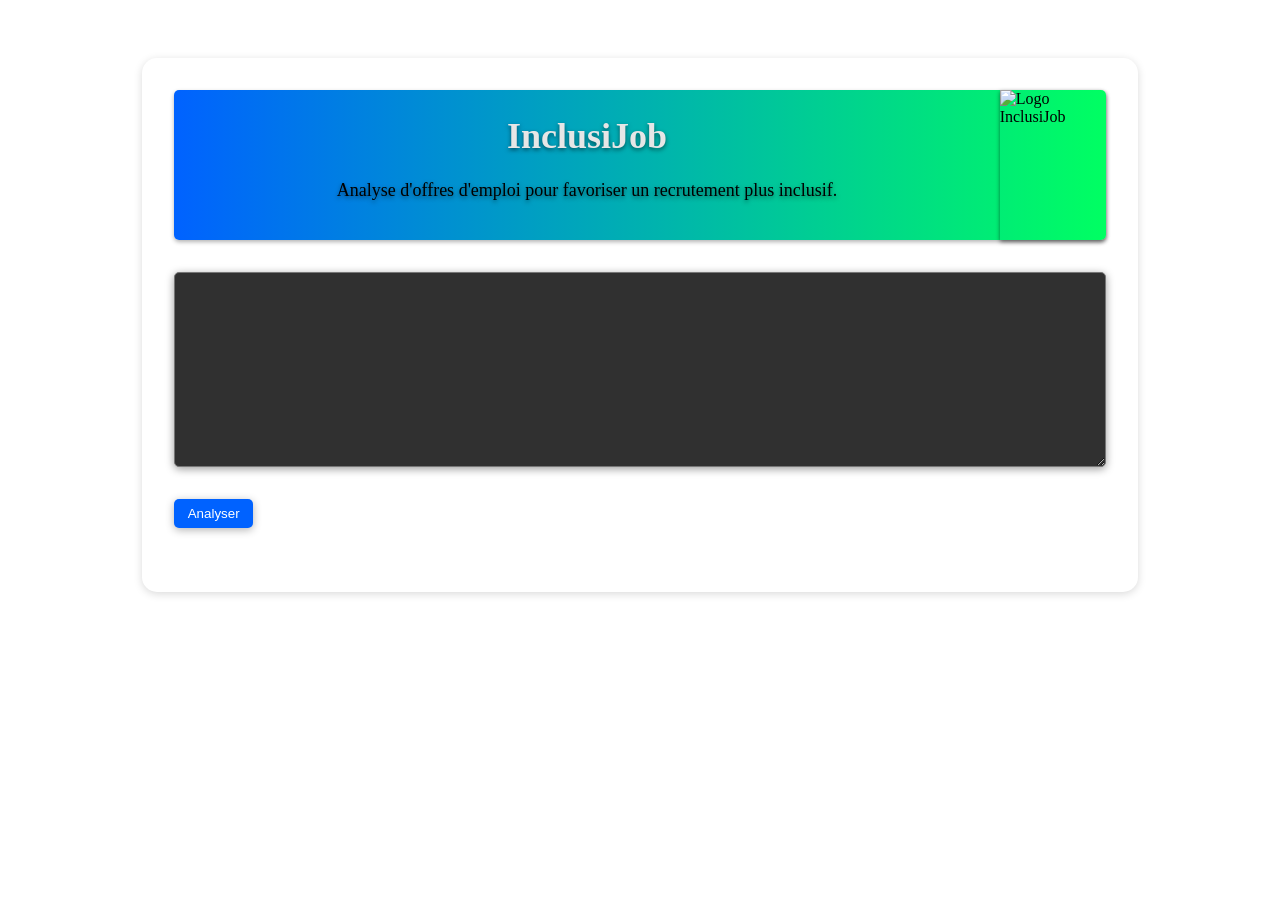
==== frontend/index.html @ 41499e08 "Réorganisation structure projet" ====
<!doctype html>
<html lang="en">
  <head>
    <meta charset="UTF-8" />
    <meta name="viewport" content="width=device-width, initial-scale=1.0" />
    <title>InclusiJob</title>
    <link rel="stylesheet" href="./style.css" />
  </head>

  <body>
    <div class="container">
      <div class="banner">
        <div class="banner-text">
          <h1 class="title">InclusiJob</h1>
          <h2 class="under-title">
            Analyse d'offres d'emploi pour favoriser un recrutement plus
            inclusif.
          </h2>
        </div>
        <img
          src="./images/Logo_Site_HIACKATHON Bordeaux.png"
          alt="Logo InclusiJob"
          class="logo"
        />
      </div>
      <textarea id="offre"></textarea>
      <button id="btn">Analyser</button>
      <div id="resultat"></div>
    </div>
    <script src="script.js"></script>
  </body>
</html>
---- frontend/style.css ----
body {
  display: flex;
  justify-content: center;
  padding: 50px;
  height: auto;
  overflow: auto;
  min-width: 320px;
}

.container {
  border: 0px solid grey;
  display: flex;
  flex-direction: column;
  padding: 2em;
  gap: 2em;
  border-radius: 15px;
  width: 80%;
  height: auto;
  box-shadow: 0 2px 8px rgba(0, 0, 0, 0.15);
}
.banner-text {
  display: flex;
  flex-direction: column;
  align-items: center;
  justify-content: center;
  gap: 0.5em;
  border: 0px solid red;
  width: 100%;
}
.title {
  font-size: 36px;
  font-weight: 700;
  color: rgb(230, 230, 230);
  text-shadow: 0 2px 4px rgba(0, 0, 0, 0.5);
  padding: 0 0.5em;
  border: 0px solid red;
  margin: 0;
}
.under-title {
  font-size: 18px;
  font-weight: 400;
  color: rgb(0, 0, 0);
  text-shadow: 0 2px 4px rgba(0, 0, 0, 0.5);
  padding: 0 0.5em;
}
.banner {
  display: flex;
  flex-direction: row;
  align-items: center;
  justify-content: space-between;
  border-radius: 5px;
  box-shadow: 0 2px 4px rgba(0, 0, 0, 0.3);
  background-image: linear-gradient(to right, rgb(0, 98, 255), rgb(0, 255, 98));
  gap: 0em;
}

.logo {
  width: auto;
  height: 150px;
  margin-right: 0px;
  border-radius: 0 5px 5px 0;
  box-shadow: 0 2px 4px rgba(0, 0, 0, 0.5);
}
.status {
  display: inline-block;
  /* width: 12px; */
  height: 30px;
  border-radius: 5px;
  padding: 0.5em;
}
.status-bar {
  width: 100%;
  height: 30px;
  border-radius: 5px;
  overflow: hidden;
  border: 1px solid rgb(230, 230, 230);
  box-shadow: 0 2px 8px rgba(0, 0, 0, 0.3);
}

.criteres {
  padding: 1em;
  border-radius: 5px;
  box-shadow: 0 2px 8px rgba(0, 0, 0, 0.3);
}
.suggestions {
  padding: 1em;
  border-radius: 5px;
  box-shadow: 0 2px 8px rgba(0, 0, 0, 0.3);
}
.container-score {
  display: flex;
  flex-direction: row;
  justify-content: space-around;
  font-size: 18px;
  font-weight: 600;
  align-items: center;
  border: 0px solid rgb(0, 98, 255);
  box-shadow: 0 2px 8px rgba(0, 0, 0, 0.3);
  border-radius: 5px;
  gap: 15px;
  white-space: nowrap;
}

.score {
  display: flex;
  height: 50px;
  width: 50px;
  padding: 1em;
  margin: 0.5em;
  align-items: center;
  justify-content: center;
  box-shadow: 0 2px 8px rgba(0, 0, 0, 0.5);
  border-radius: 50%;
  /* background-color: rgb(0, 98, 255); */
  background-color: #ffffff;
  color: #ffffff;
  font-size: 24px;
  background-image: linear-gradient(to right, rgb(0, 98, 255), rgb(0, 0, 0, 1));
}

.appreciation {
  font-size: 32px;
  font-weight: 600;
  font-display: auto;
  white-space: nowrap;
  text-shadow: 0 2px 4px rgba(0, 0, 0, 0.3);
}

#offre {
  background-color: #303030;
  color: #ffffff;
  border-radius: 5px;
  height: 20vh;
  padding: 0.5em;
  box-shadow: 0 2px 8px rgba(0, 0, 0, 0.4);
}

#btn {
  color: #ffffff;
  width: fit-content;
  border-radius: 5px;
  padding: 0.5em 1em;
  border: none;
  background-color: rgb(0, 98, 255);

  box-shadow: 0 2px 8px rgba(0, 0, 0, 0.3);
}

@media screen and (max-width: 1024px) {
  .banner-text {
    display: flex;
    flex-direction: column;
    align-items: center;
    justify-content: center;
    gap: 0.5em;
    padding: 0;
    border: 0px solid red;
  }
  .title {
    font-size: 28px;
    font-weight: 700;
    border: 0px solid red;
    color: rgb(230, 230, 230);
    text-shadow: 0 2px 4px rgba(0, 0, 0, 0.5);
    padding: 0 0.5em;
    margin: 0;
  }
  .under-title {
    font-size: 12px;
    font-weight: 400;
    color: rgb(0, 0, 0);
    text-shadow: 0 2px 4px rgba(0, 0, 0, 0.5);
    padding: 0 0.5em;
    border: 0px solid red;
    margin: 0;
  }
  .logo {
    width: auto;
    height: 100px;
    margin-right: 0px;
    border-radius: 0px 5px 5px 0px;
    box-shadow: 0 2px 4px rgba(0, 0, 0, 0.5);
  }
  .score {
    display: flex;
    height: 25px;
    width: 25px;
    padding: 1em;
    align-items: center;
    justify-content: center;
    box-shadow: 0 2px 8px rgba(0, 0, 0, 0.5);
    border-radius: 50%;
    background-color: rgb(0, 98, 255);
    color: #ffffff;
    font-size: 18px;
    text-wrap: none;
  }
  .container-score {
    display: flex;
    flex-direction: row;
    justify-content: space-between;
    padding: 1em;
    gap: 10px;
  }
  .appreciation {
    font-size: 28px;
    font-weight: 600;
    white-space: nowrap;
  }
}

@media screen and (max-width: 768px) {
  .banner {
    display: flex;
    flex-direction: row;
    align-items: center;
    justify-content: space-between;
    border-radius: 5px;
    box-shadow: 0 2px 4px rgba(0, 0, 0, 0.3);
    background-image: linear-gradient(
      to right,
      rgb(0, 98, 255),
      rgb(0, 255, 98)
    );
  }
  .banner-text {
    display: flex;
    flex-direction: column;
    align-items: center;
    justify-content: center;
    gap: 0 0.5em;
    padding: 0;
    border: 0px solid red;
  }
  .title {
    font-size: 24px;
    font-weight: 700;
    color: rgb(230, 230, 230);
    text-shadow: 0 2px 4px rgba(0, 0, 0, 0.5);
    padding: 0 0.5em;
    margin: 0;
  }
  /* .under-title {
    display: none;
  } */
  .logo {
    width: auto;
    height: 70px;
    margin-right: 0px;
    border-radius: 0px 5px 5px 0px;
    box-shadow: 0 2px 4px rgba(0, 0, 0, 0.5);
    aspect-ratio: 16/9;
  }

  .container {
    border: 0px solid grey;
    display: flex;
    flex-direction: column;
    padding: 1em;
    gap: 2em;
    border-radius: 15px;
    width: 100%;
    height: auto;
    overflow: auto;
    box-shadow: 0 2px 8px rgba(0, 0, 0, 0.15);
  }
  .container-score {
    display: flex;
    flex-direction: column;
    padding: 0.5em;
  }
  .score {
    display: flex;
    height: 25px;
    width: 25px;
    padding: 1em 1em;
    align-items: center;
    justify-content: center;
    box-shadow: 0 2px 8px rgba(0, 0, 0, 0.5);
    border-radius: 50%;
    background-color: rgb(0, 98, 255);
    color: #ffffff;
    font-size: 18px;
  }
  .appreciation {
    font-size: 24px;
    font-weight: 600;
    text-wrap: none;
  }
  body {
    display: flex;
    justify-content: center;
    padding: 0px;
    /* height: 100vh; */
  }
}
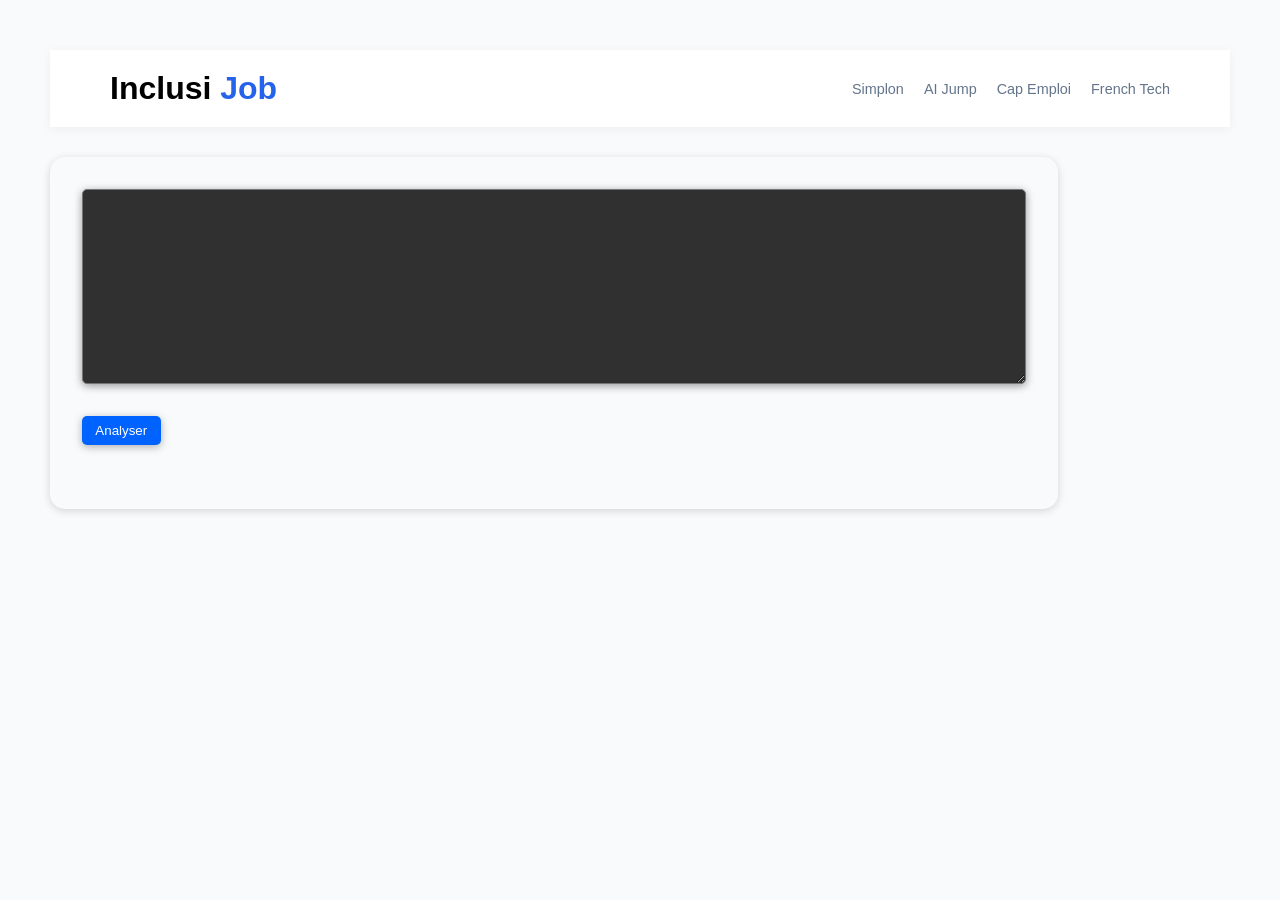
==== commit add1de52: "Refonte header" ====
--- a/frontend/index.html
+++ b/frontend/index.html
@@ -8,21 +8,19 @@
   </head>
 
   <body>
+    <header class="header">
+      <div class="logo">
+        <span class="logo-inclusi">Inclusi</span>
+        <span class="logo-job">Job</span>
+      </div>
+      <div class="partenaires">
+        <span>Simplon</span>
+        <span>AI Jump</span>
+        <span>Cap Emploi</span>
+        <span>French Tech</span>
+      </div>
+    </header>
     <div class="container">
-      <div class="banner">
-        <div class="banner-text">
-          <h1 class="title">InclusiJob</h1>
-          <h2 class="under-title">
-            Analyse d'offres d'emploi pour favoriser un recrutement plus
-            inclusif.
-          </h2>
-        </div>
-        <img
-          src="./images/Logo_Site_HIACKATHON Bordeaux.png"
-          alt="Logo InclusiJob"
-          class="logo"
-        />
-      </div>
       <textarea id="offre"></textarea>
       <button id="btn">Analyser</button>
       <div id="resultat"></div>
--- a/frontend/style.css
+++ b/frontend/style.css
@@ -5,8 +5,43 @@
   height: auto;
   overflow: auto;
   min-width: 320px;
-}
-
+  flex-direction: column;
+  gap: 30px;
+  margin: 0;
+  font-family: Arial, sans-serif;
+  background: #f8fafc;
+}
+
+.header {
+  display: flex;
+  justify-content: space-between;
+  align-items: center;
+  padding: 20px 60px;
+  background: white;
+  box-shadow: 0 2px 10px rgba(0, 0, 0, 0.05);
+}
+
+.logo {
+  font-size: 2rem;
+  font-weight: bold;
+}
+
+.logo-Inclusi {
+  color: #0f172a;
+}
+
+.logo-job {
+  color: #2563eb;
+}
+
+.partenaires {
+  display: flex;
+  gap: 20px;
+  color: #64748b;
+  font-size: 0.9rem;
+}
+
+/* ************************************ */
 .container {
   border: 0px solid grey;
   display: flex;
@@ -54,13 +89,6 @@
   gap: 0em;
 }
 
-.logo {
-  width: auto;
-  height: 150px;
-  margin-right: 0px;
-  border-radius: 0 5px 5px 0;
-  box-shadow: 0 2px 4px rgba(0, 0, 0, 0.5);
-}
 .status {
   display: inline-block;
   /* width: 12px; */
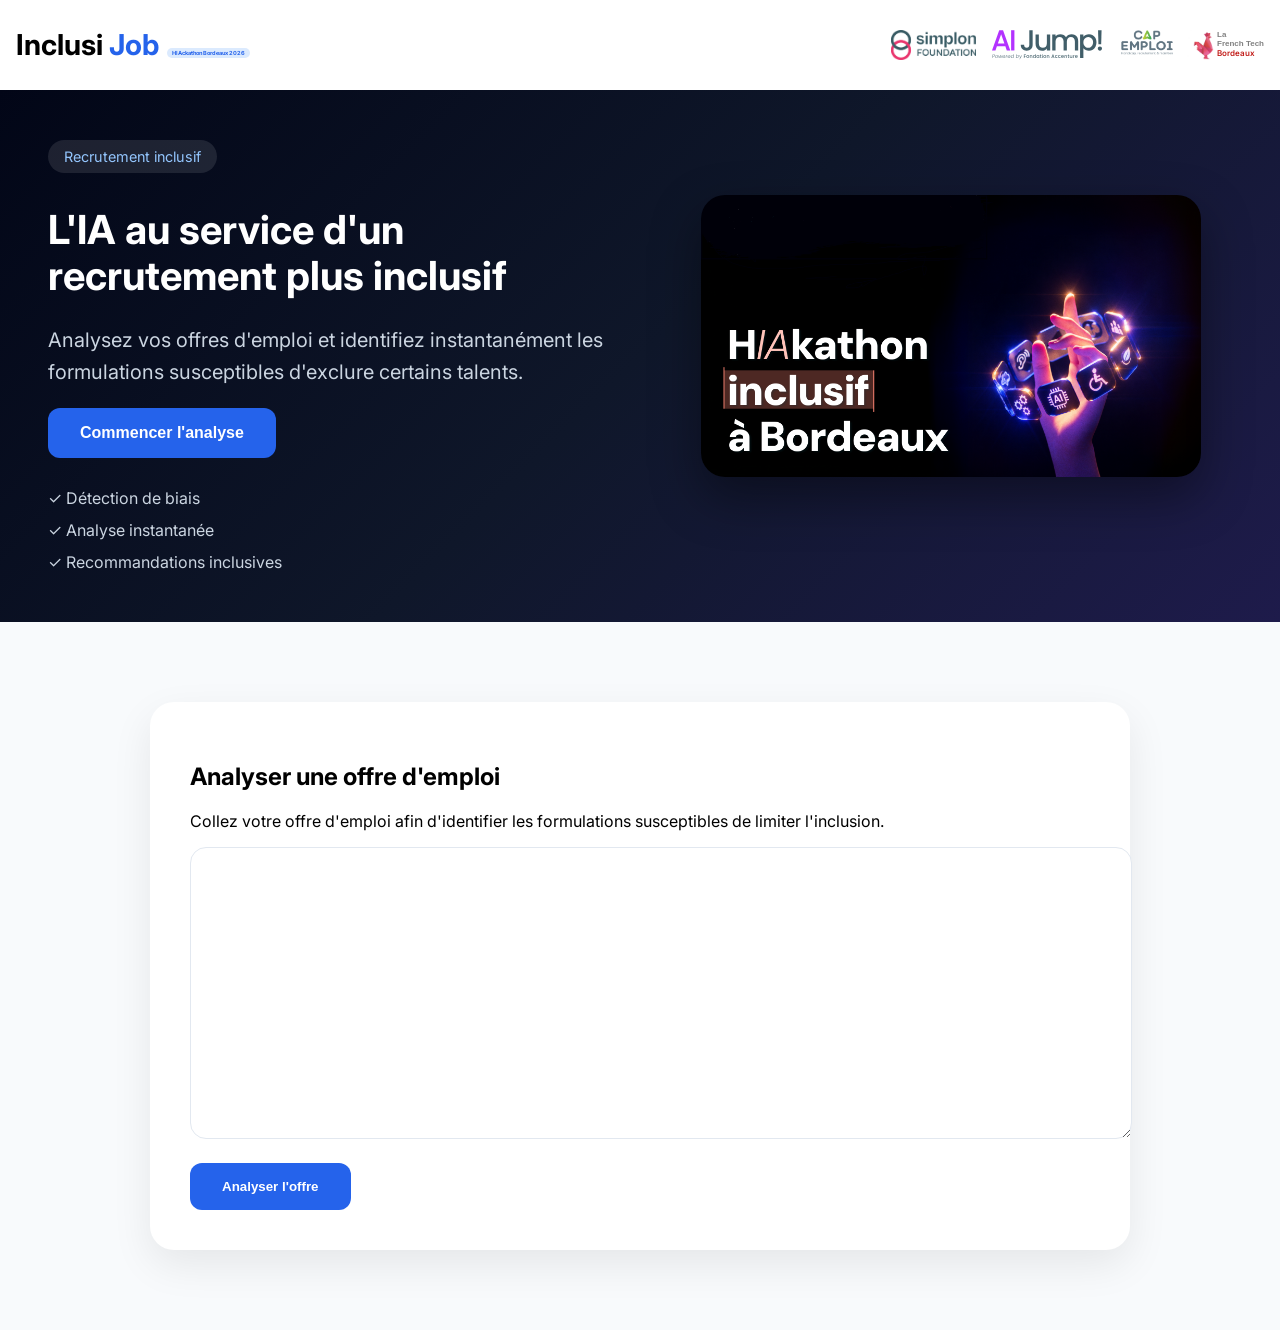
==== commit f3606706: "heder & section hero redesign" ====
--- a/frontend/index.html
+++ b/frontend/index.html
@@ -5,26 +5,83 @@
     <meta name="viewport" content="width=device-width, initial-scale=1.0" />
     <title>InclusiJob</title>
     <link rel="stylesheet" href="./style.css" />
+    <link rel="preconnect" href="https://fonts.googleapis.com" />
+    <link
+      href="https://fonts.googleapis.com/css2?family=Inter:wght@300;400;500;600;700&display=swap"
+      rel="stylesheet"
+    />
   </head>
 
   <body>
     <header class="header">
       <div class="logo">
-        <span class="logo-inclusi">Inclusi</span>
-        <span class="logo-job">Job</span>
+        <h1>
+          <span class="logo-inclusi">Inclusi</span>
+          <span class="logo-job">Job</span>
+        </h1>
+        <span class="badge"> HIAckathon Bordeaux 2026 </span>
       </div>
       <div class="partenaires">
-        <span>Simplon</span>
-        <span>AI Jump</span>
-        <span>Cap Emploi</span>
-        <span>French Tech</span>
+        <img
+          src="../assets/images/Simplon-Foundation-logo.webp"
+          alt="Simplon"
+        />
+        <img src="../assets/images/ai_jump_logo.svg" alt="AI Jump" />
+        <img src="../assets/images/cap-emploi-logo.png" alt="Cap Emploi" />
+        <div class="logo-frtec">
+          <img
+            src="../assets/images/logo-french-tech.jpg"
+            alt="French Tech Bordeaux"
+          />
+          <div class="logo-frtec-text">
+            <span class="fr-tec-la">La</span>
+            <span class="fr-tec-french-tech">French Tech</span>
+            <span class="fr-tec-bordeaux">Bordeaux</span>
+          </div>
+        </div>
       </div>
     </header>
-    <div class="container">
-      <textarea id="offre"></textarea>
-      <button id="btn">Analyser</button>
-      <div id="resultat"></div>
-    </div>
+    <section class="hero">
+      <div class="hero-content">
+        <span class="hero-tag"> Recrutement inclusif </span>
+
+        <h2>L'IA au service d'un recrutement plus inclusif</h2>
+
+        <p>
+          Analysez vos offres d'emploi et identifiez instantanément les
+          formulations susceptibles d'exclure certains talents.
+        </p>
+
+        <button class="hero-btn">Commencer l'analyse</button>
+        <div class="hero-features">
+          <span>✓ Détection de biais</span>
+          <span>✓ Analyse instantanée</span>
+          <span>✓ Recommandations inclusives</span>
+        </div>
+      </div>
+
+      <div class="hero-image">
+        <img
+          src="../assets/images/Logo_Site_HIACKATHON Bordeaux.png"
+          alt="Illustration HIAckathon"
+        />
+      </div>
+    </section>
+
+    <section class="analyse">
+      <div class="analyse-card">
+        <h2>Analyser une offre d'emploi</h2>
+        <p>
+          Collez votre offre d'emploi afin d'identifier les formulations
+          susceptibles de limiter l'inclusion.
+        </p>
+        <textarea id="offre"></textarea>
+        <div class="analyse-actions">
+          <button id="btn">Analyser l'offre</button>
+        </div>
+      </div>
+    </section>
+
     <script src="script.js"></script>
   </body>
 </html>
--- a/frontend/style.css
+++ b/frontend/style.css
@@ -1,31 +1,40 @@
 body {
   display: flex;
   justify-content: center;
-  padding: 50px;
-  height: auto;
+  padding: 0;
   overflow: auto;
   min-width: 320px;
   flex-direction: column;
-  gap: 30px;
+
   margin: 0;
-  font-family: Arial, sans-serif;
+  font-family: "inter", sans-serif;
   background: #f8fafc;
 }
 
 .header {
   display: flex;
+  flex-direction: row;
   justify-content: space-between;
   align-items: center;
-  padding: 20px 60px;
+  height: 90px;
+  padding: 0 1em;
   background: white;
   box-shadow: 0 2px 10px rgba(0, 0, 0, 0.05);
+  gap: 5px;
 }
 
 .logo {
-  font-size: 2rem;
-  font-weight: bold;
-}
-
+  display: flex;
+  flex-direction: row;
+  justify-content: center;
+  align-items: baseline;
+  gap: 0.5em;
+}
+.logo h1 {
+  margin: 0;
+  line-height: 1;
+  font-size: 1.8rem;
+}
 .logo-Inclusi {
   color: #0f172a;
 }
@@ -34,13 +43,136 @@
   color: #2563eb;
 }
 
+.badge {
+  padding: 2px 5px;
+  border-radius: 20px;
+  background: #dbeafe;
+  color: #2563eb;
+  font-size: 0.35rem;
+  display: flex;
+  align-items: center;
+  width: fit-content;
+  font-weight: 700;
+  /* justify-content: end; */
+}
 .partenaires {
   display: flex;
-  gap: 20px;
-  color: #64748b;
+  align-items: center;
+  gap: 1em;
+}
+.partenaires img {
+  height: 30px;
+  width: auto;
+  opacity: 0.8;
+  transition: 0.3s;
+  cursor: pointer;
+}
+.partenaires:hover {
+  opacity: 1;
+}
+.logo-frtec {
+  display: flex;
+  flex-direction: row;
+  padding-left: 0px;
+  margin-left: -5px;
+  cursor: pointer;
+}
+.fr-tec-la {
+  color: gray;
+  font-family: "Montserrat", sans-serif;
+  font-weight: 600;
+}
+.fr-tec-french-tech {
+  color: gray;
+  font-family: "Montserrat", sans-serif;
+  font-weight: 600;
+  flex-wrap: nowrap;
+}
+.logo-frtec-text {
+  display: flex;
+  flex-direction: column;
+  font-weight: 600;
+  font-size: 8px;
+}
+.fr-tec-bordeaux {
+  color: #c11b17;
+}
+
+.hero {
+  display: flex;
+  align-items: center;
+  justify-content: space-between;
+  gap: 60px;
+  min-height: 500px;
+  padding: 1rem 3rem;
+  background: linear-gradient(135deg, #020617, #0f172a, #1e1b4b);
+}
+.hero-content {
+  flex: 1;
+  color: white;
+}
+.hero-content p {
+  font-size: 1.25rem;
+  line-height: 1.6;
+  max-width: 600px;
+
+  color: #cbd5e1;
+}
+.hero-btn {
+  display: inline-flex;
+  align-items: center;
+  justify-content: center;
+  padding: 16px 32px;
+  border: none;
+  border-radius: 12px;
+  background: #2563eb;
+  color: white;
+  font-size: 1rem;
+  font-weight: 600;
+  cursor: pointer;
+  transition: 0.3s;
+}
+.hero-btn:hover {
+  transform: translateY(-2px);
+  background: #1d4ed8;
+}
+.hero-tag {
+  display: inline-block;
+  padding: 8px 16px;
+  border-radius: 30px;
+  background: rgba(255, 255, 255, 0.1);
+  color: #93c5fd;
   font-size: 0.9rem;
 }
-
+.hero h2 {
+  font-size: 2.5rem;
+  line-height: 1.15;
+  font-weight: 700;
+  max-width: 700px;
+  margin-bottom: 25px;
+}
+.hero-image {
+  flex: 1;
+  display: flex;
+  justify-content: center;
+  align-items: center;
+}
+.hero-image img {
+  width: 100%;
+  max-width: 500px;
+  border-radius: 24px;
+  transform: translateY(-20px);
+  box-shadow: 0 20px 50px rgba(0, 0, 0, 0.4);
+}
+
+.hero-features {
+  display: flex;
+  flex-direction: column;
+  gap: 12px;
+  margin-top: 30px;
+  color: #cbd5e1;
+  font-size: 1rem;
+}
 /* ************************************ */
 .container {
   border: 0px solid grey;
@@ -51,42 +183,8 @@
   border-radius: 15px;
   width: 80%;
   height: auto;
-  box-shadow: 0 2px 8px rgba(0, 0, 0, 0.15);
-}
-.banner-text {
-  display: flex;
-  flex-direction: column;
-  align-items: center;
-  justify-content: center;
-  gap: 0.5em;
-  border: 0px solid red;
-  width: 100%;
-}
-.title {
-  font-size: 36px;
-  font-weight: 700;
-  color: rgb(230, 230, 230);
-  text-shadow: 0 2px 4px rgba(0, 0, 0, 0.5);
-  padding: 0 0.5em;
-  border: 0px solid red;
-  margin: 0;
-}
-.under-title {
-  font-size: 18px;
-  font-weight: 400;
-  color: rgb(0, 0, 0);
-  text-shadow: 0 2px 4px rgba(0, 0, 0, 0.5);
-  padding: 0 0.5em;
-}
-.banner {
-  display: flex;
-  flex-direction: row;
-  align-items: center;
-  justify-content: space-between;
-  border-radius: 5px;
-  box-shadow: 0 2px 4px rgba(0, 0, 0, 0.3);
-  background-image: linear-gradient(to right, rgb(0, 98, 255), rgb(0, 255, 98));
-  gap: 0em;
+  background: white;
+  box-shadow: 0 2px 8px rgba(0, 0, 0, 0.05);
 }
 
 .status {
@@ -139,7 +237,6 @@
   justify-content: center;
   box-shadow: 0 2px 8px rgba(0, 0, 0, 0.5);
   border-radius: 50%;
-  /* background-color: rgb(0, 98, 255); */
   background-color: #ffffff;
   color: #ffffff;
   font-size: 24px;
@@ -155,23 +252,38 @@
 }
 
 #offre {
-  background-color: #303030;
-  color: #ffffff;
-  border-radius: 5px;
-  height: 20vh;
-  padding: 0.5em;
-  box-shadow: 0 2px 8px rgba(0, 0, 0, 0.4);
+  border-radius: 16px;
+  width: 100%;
+  min-height: 250px;
+  padding: 20px;
+  border: 1px solid #e2e8f0;
+  resize: vertical;
+  font-family: Inter, sans-serif;
+  font-size: 1rem;
 }
 
 #btn {
-  color: #ffffff;
-  width: fit-content;
-  border-radius: 5px;
-  padding: 0.5em 1em;
+  margin-top: 20px;
+  padding: 16px 32px;
   border: none;
-  background-color: rgb(0, 98, 255);
-
-  box-shadow: 0 2px 8px rgba(0, 0, 0, 0.3);
+  border-radius: 12px;
+  background: #2563eb;
+  color: white;
+  font-weight: 600;
+  cursor: pointer;
+}
+
+.analyse {
+  padding: 80px 20px;
+  display: flex;
+  justify-content: center;
+}
+.analyse-card {
+  width: min(100%, 900px);
+  background: white;
+  padding: 40px;
+  border-radius: 24px;
+  box-shadow: 0 15px 40px rgba(0, 0, 0, 0.08);
 }
 
 @media screen and (max-width: 1024px) {
@@ -183,6 +295,14 @@
     gap: 0.5em;
     padding: 0;
     border: 0px solid red;
+  }
+  .hero {
+    flex-direction: column;
+    text-align: center;
+  }
+
+  .hero-image {
+    width: 100%;
   }
   .title {
     font-size: 28px;
@@ -202,13 +322,7 @@
     border: 0px solid red;
     margin: 0;
   }
-  .logo {
-    width: auto;
-    height: 100px;
-    margin-right: 0px;
-    border-radius: 0px 5px 5px 0px;
-    box-shadow: 0 2px 4px rgba(0, 0, 0, 0.5);
-  }
+
   .score {
     display: flex;
     height: 25px;
@@ -238,48 +352,6 @@
 }
 
 @media screen and (max-width: 768px) {
-  .banner {
-    display: flex;
-    flex-direction: row;
-    align-items: center;
-    justify-content: space-between;
-    border-radius: 5px;
-    box-shadow: 0 2px 4px rgba(0, 0, 0, 0.3);
-    background-image: linear-gradient(
-      to right,
-      rgb(0, 98, 255),
-      rgb(0, 255, 98)
-    );
-  }
-  .banner-text {
-    display: flex;
-    flex-direction: column;
-    align-items: center;
-    justify-content: center;
-    gap: 0 0.5em;
-    padding: 0;
-    border: 0px solid red;
-  }
-  .title {
-    font-size: 24px;
-    font-weight: 700;
-    color: rgb(230, 230, 230);
-    text-shadow: 0 2px 4px rgba(0, 0, 0, 0.5);
-    padding: 0 0.5em;
-    margin: 0;
-  }
-  /* .under-title {
-    display: none;
-  } */
-  .logo {
-    width: auto;
-    height: 70px;
-    margin-right: 0px;
-    border-radius: 0px 5px 5px 0px;
-    box-shadow: 0 2px 4px rgba(0, 0, 0, 0.5);
-    aspect-ratio: 16/9;
-  }
-
   .container {
     border: 0px solid grey;
     display: flex;
@@ -290,7 +362,7 @@
     width: 100%;
     height: auto;
     overflow: auto;
-    box-shadow: 0 2px 8px rgba(0, 0, 0, 0.15);
+    box-shadow: 0 2px 8px rgba(0, 0, 0, 0.05);
   }
   .container-score {
     display: flex;
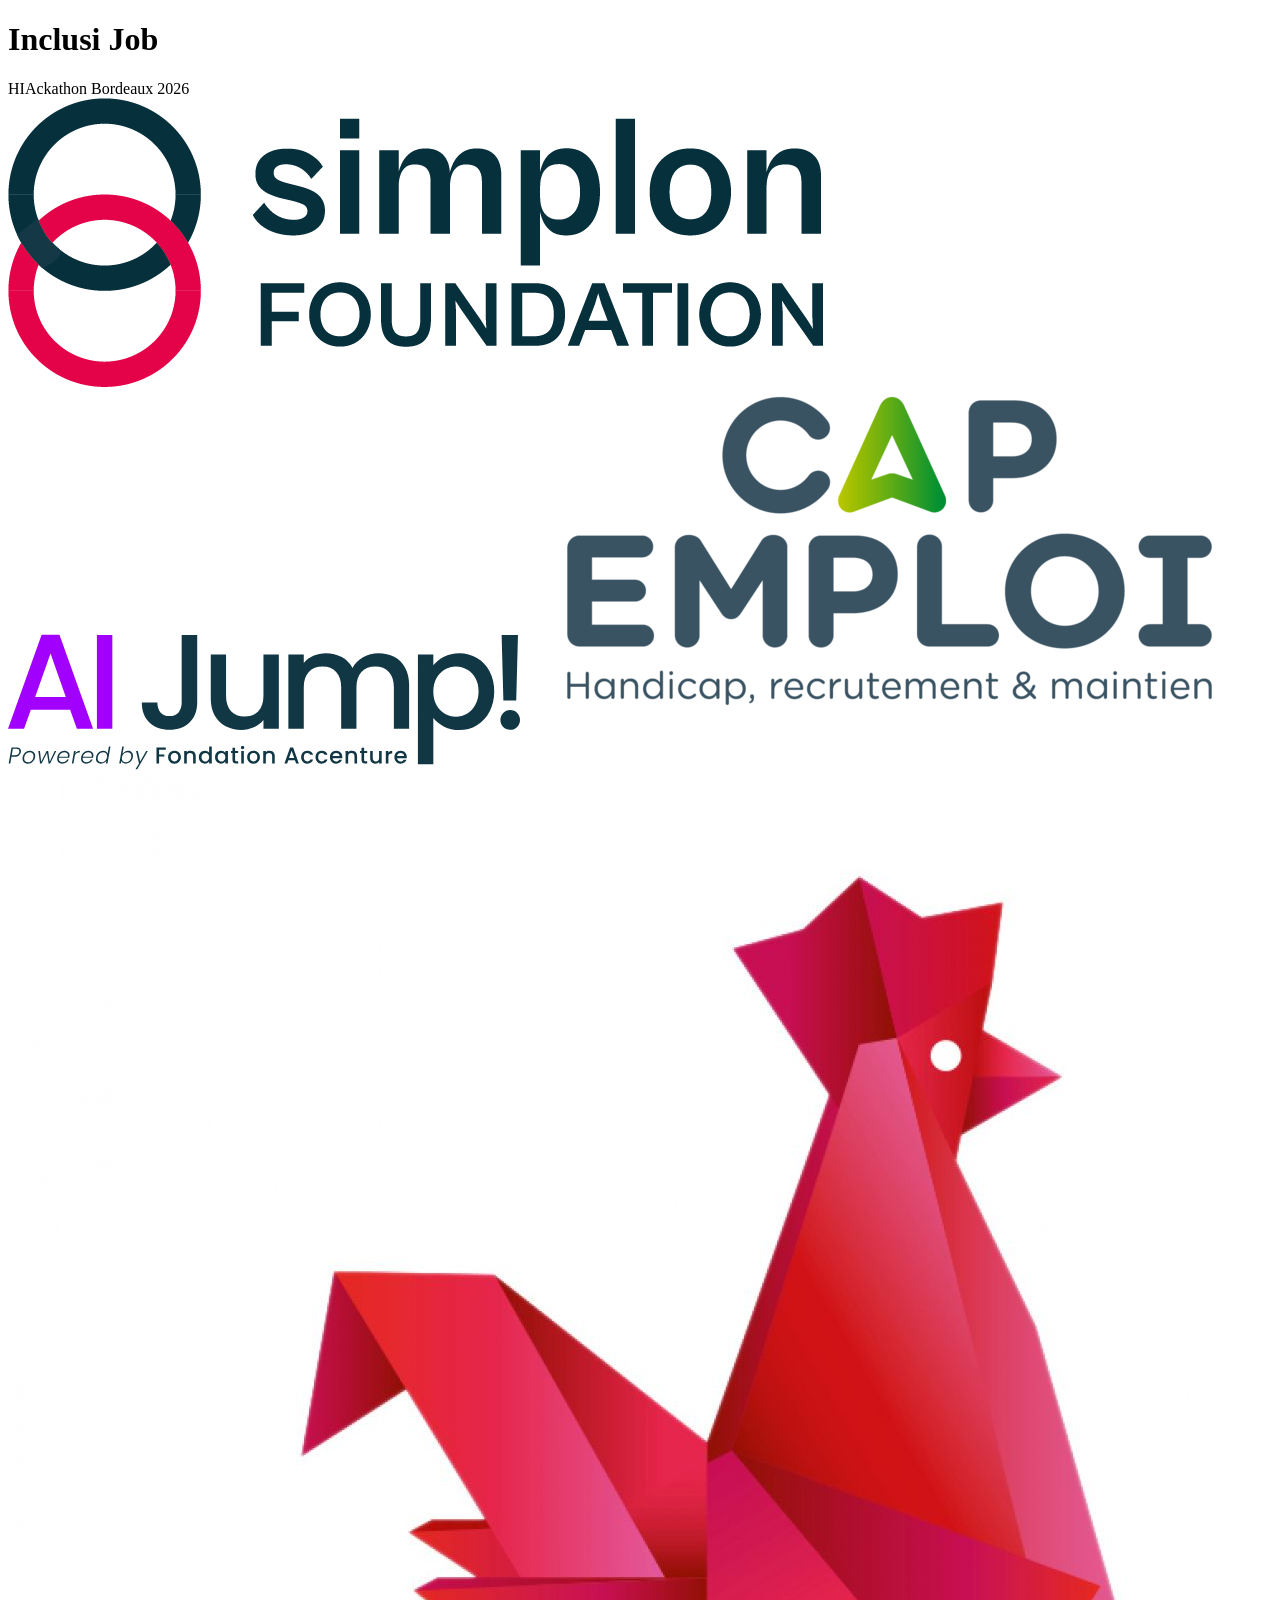
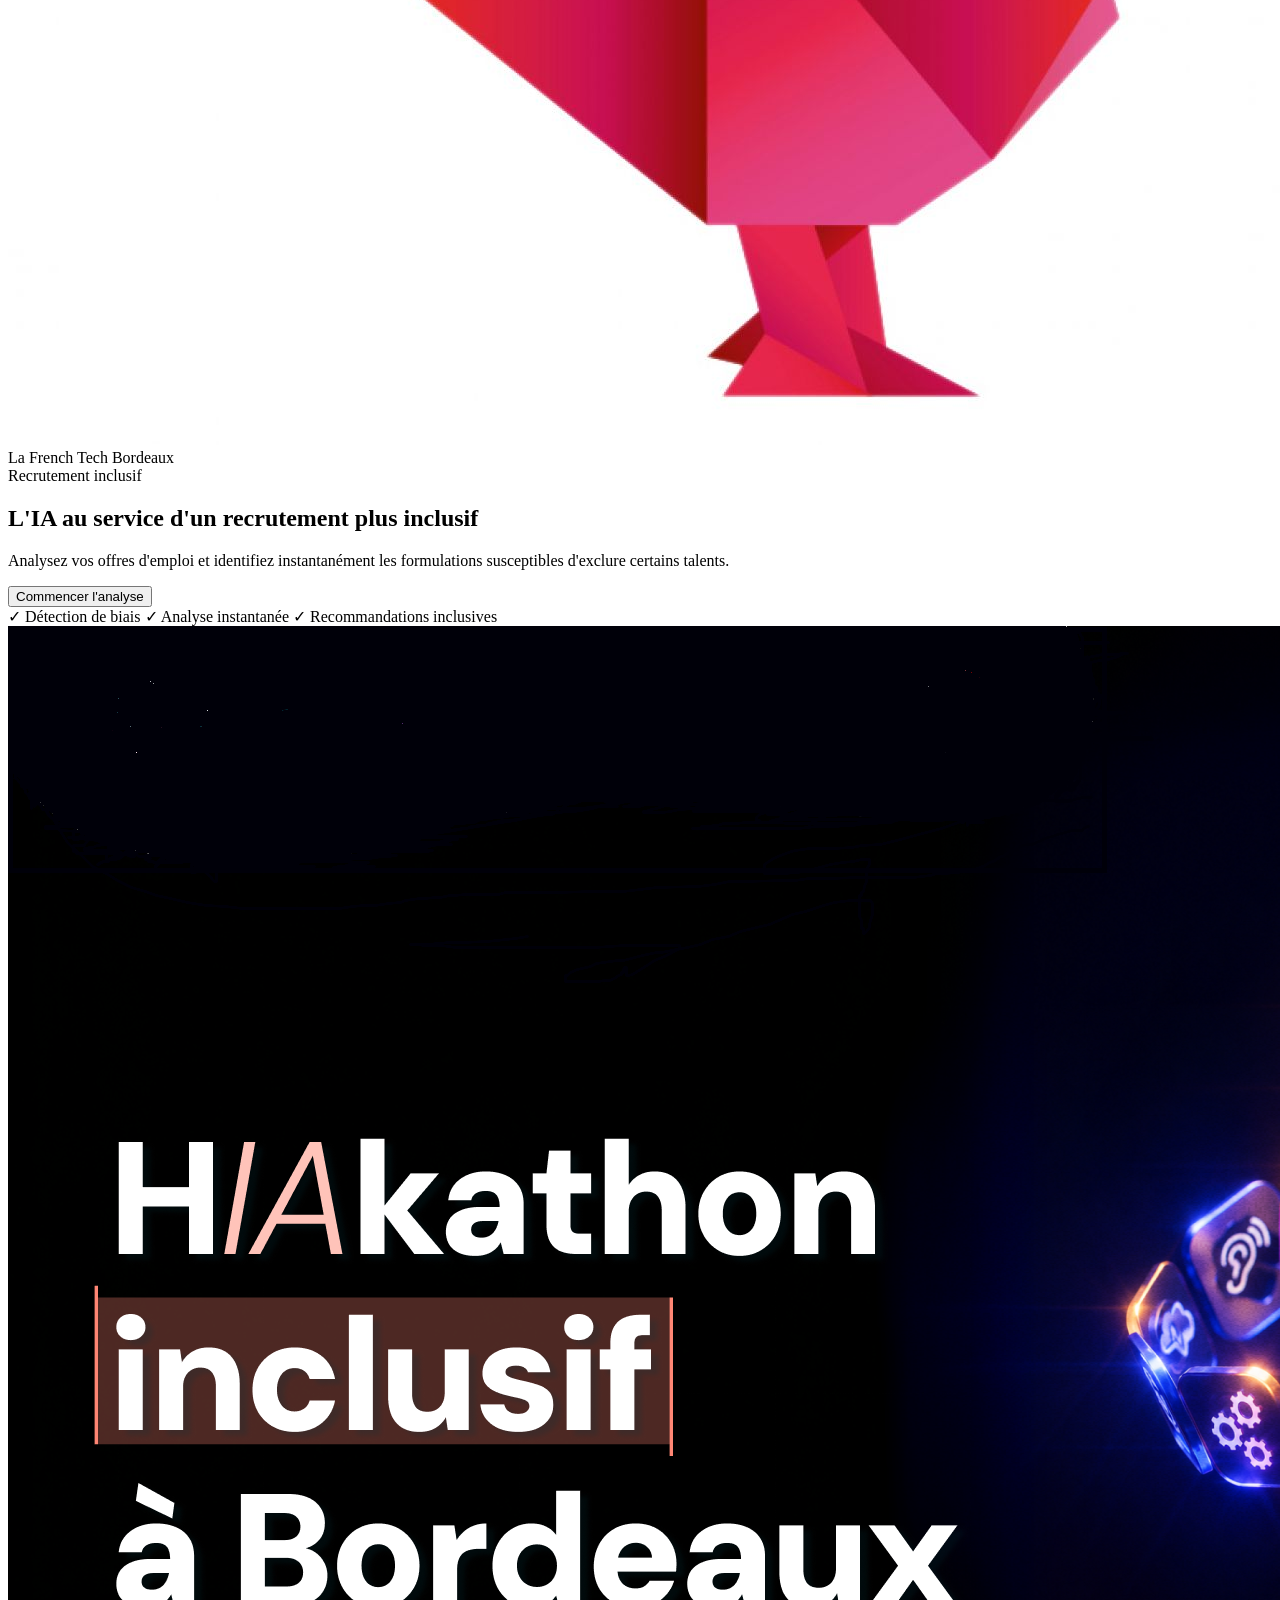
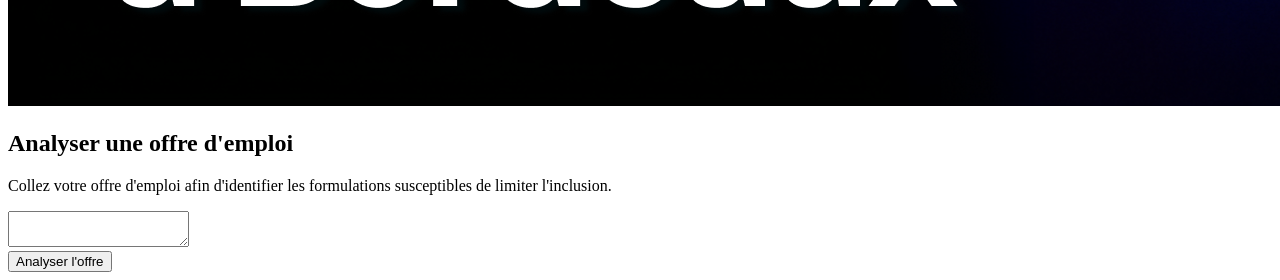
==== commit 0c293a53: "Hero section finalisée & Refactorisation structure CSS" ====
--- a/frontend/index.html
+++ b/frontend/index.html
@@ -4,7 +4,13 @@
     <meta charset="UTF-8" />
     <meta name="viewport" content="width=device-width, initial-scale=1.0" />
     <title>InclusiJob</title>
-    <link rel="stylesheet" href="./style.css" />
+    <link rel="stylesheet" href="./css/variables.css" />
+    <link rel="stylesheet" href="./css/base.css" />
+    <link rel="stylesheet" href="./css/header.css" />
+    <link rel="stylesheet" href="./css/hero.css" />
+    <link rel="stylesheet" href="./css/analyse.css" />
+    <link rel="stylesheet" href="./css/resultats.css" />
+    <link rel="stylesheet" href="./css/responsive.css" />
     <link rel="preconnect" href="https://fonts.googleapis.com" />
     <link
       href="https://fonts.googleapis.com/css2?family=Inter:wght@300;400;500;600;700&display=swap"
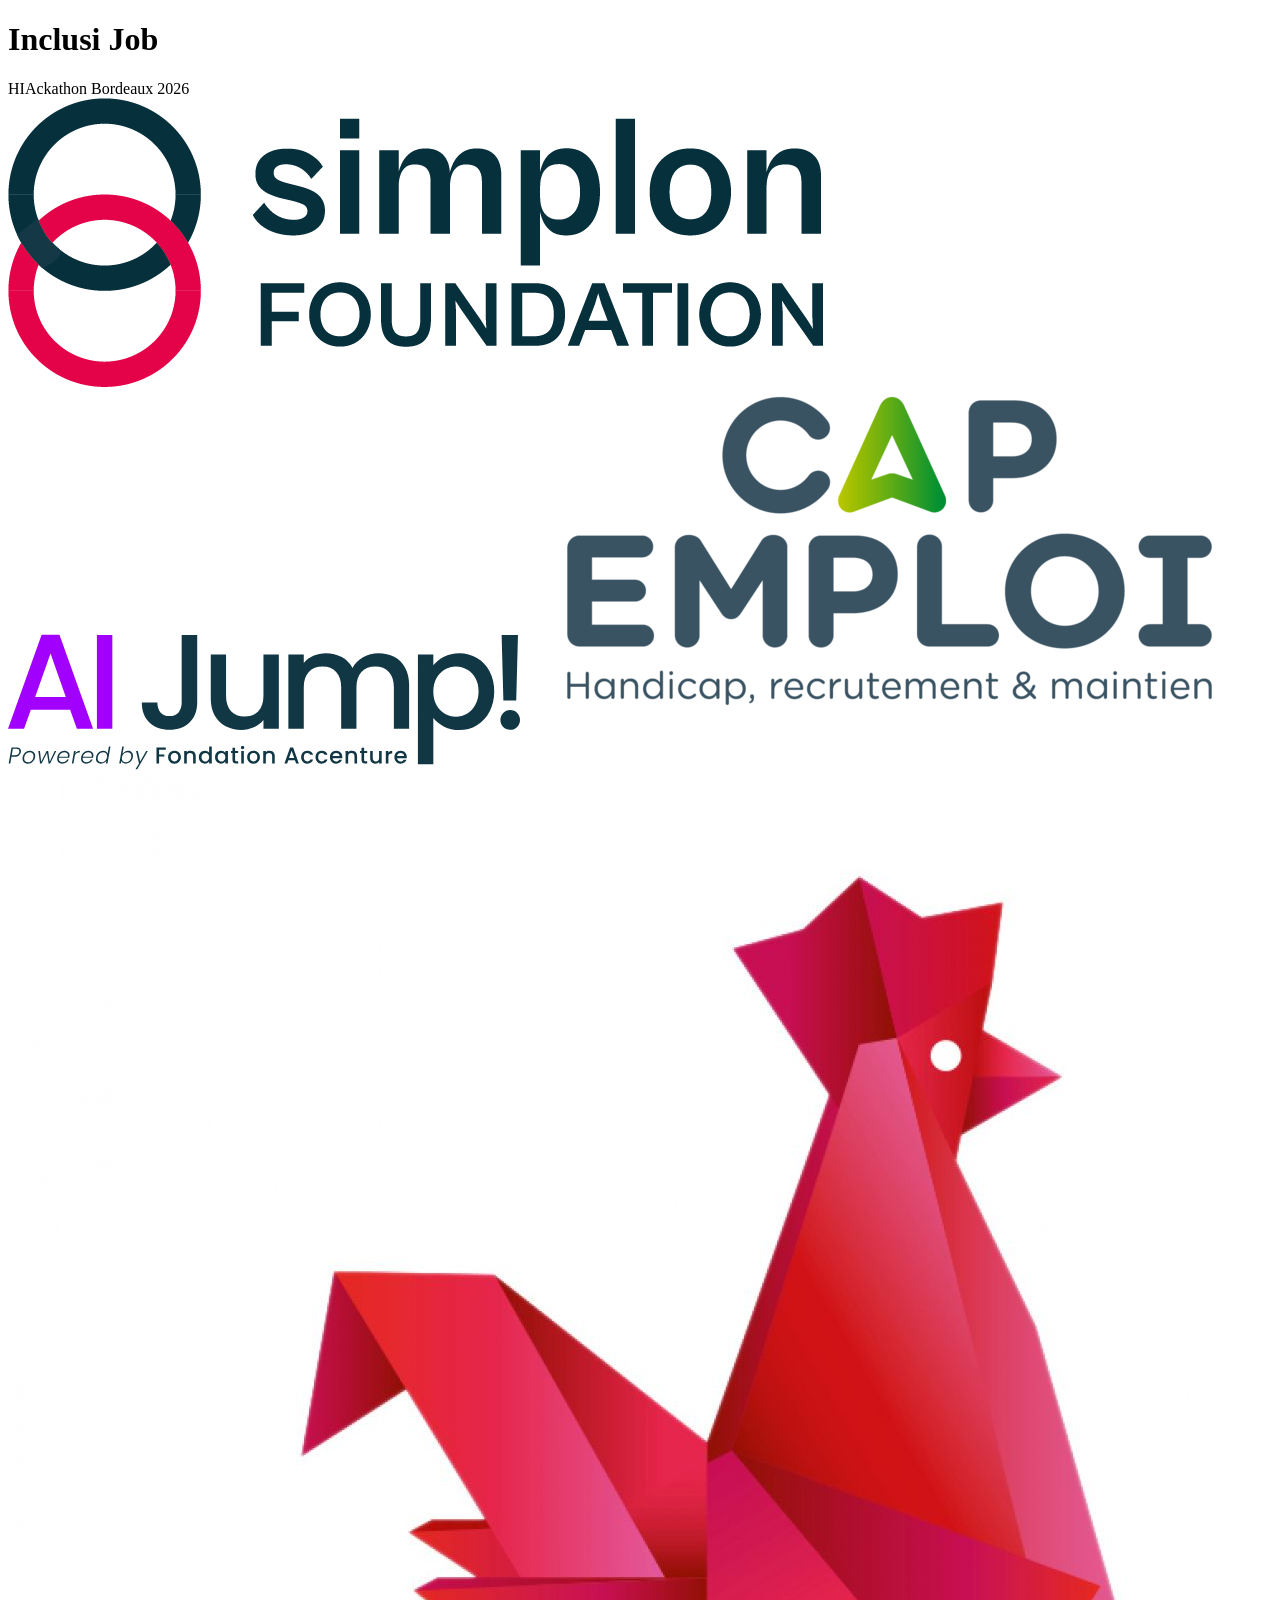
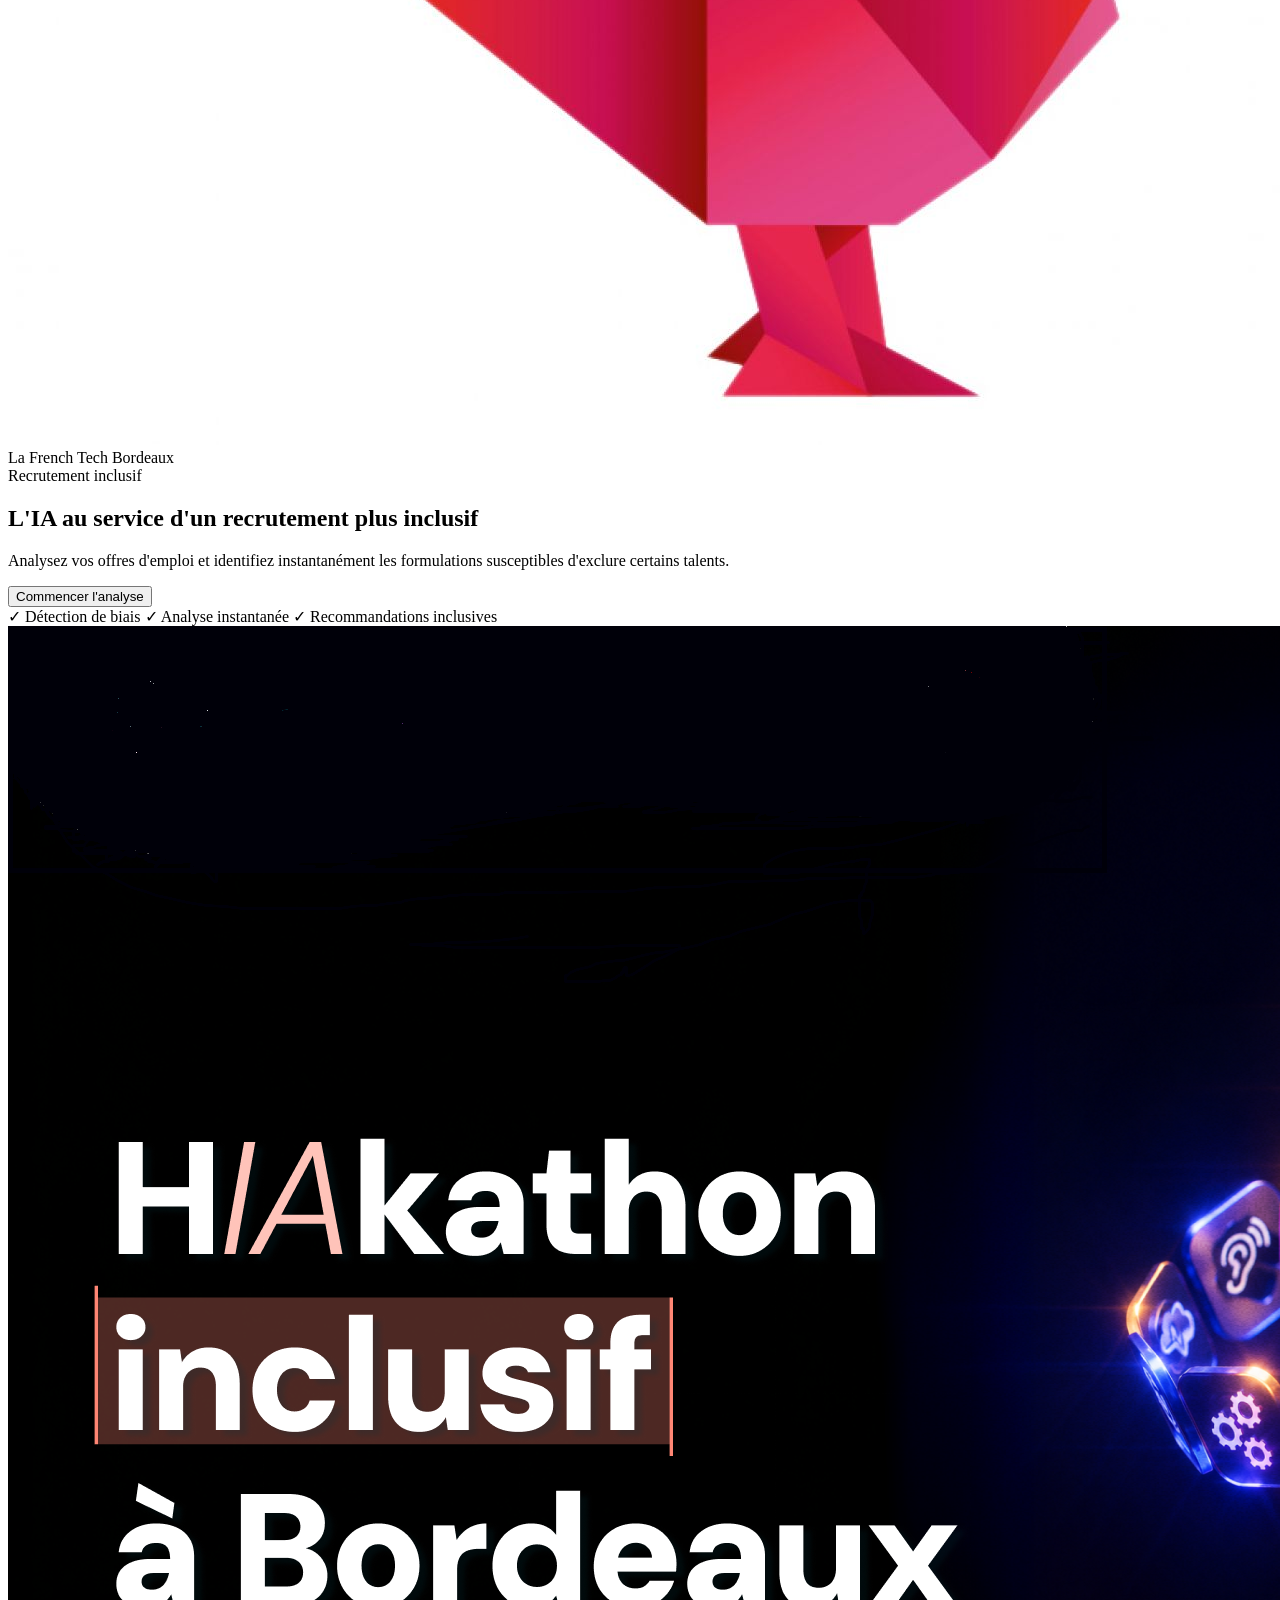
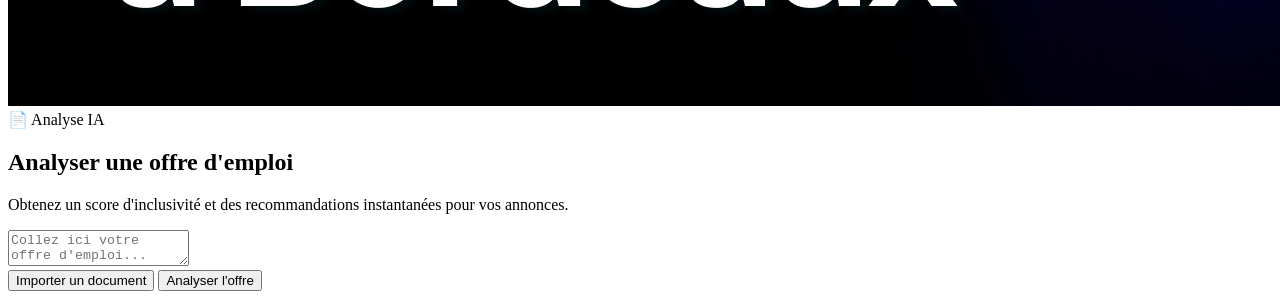
==== commit deef8a01: "Refonte interface accueil avant redesign resultats" ====
--- a/frontend/index.html
+++ b/frontend/index.html
@@ -57,8 +57,9 @@
           Analysez vos offres d'emploi et identifiez instantanément les
           formulations susceptibles d'exclure certains talents.
         </p>
-
-        <button class="hero-btn">Commencer l'analyse</button>
+        <a href="#analyse">
+          <button class="hero-btn">Commencer l'analyse</button>
+        </a>
         <div class="hero-features">
           <span>✓ Détection de biais</span>
           <span>✓ Analyse instantanée</span>
@@ -74,20 +75,34 @@
       </div>
     </section>
 
-    <section class="analyse">
+    <section class="analyse" id="analyse">
       <div class="analyse-card">
+        <span class="analyse-tag"> 📄 Analyse IA </span>
+
         <h2>Analyser une offre d'emploi</h2>
+
         <p>
-          Collez votre offre d'emploi afin d'identifier les formulations
-          susceptibles de limiter l'inclusion.
+          Obtenez un score d'inclusivité et des recommandations instantanées
+          pour vos annonces.
         </p>
-        <textarea id="offre"></textarea>
+
+        <textarea
+          id="offre"
+          placeholder="Collez ici votre offre d'emploi..."
+        ></textarea>
+
         <div class="analyse-actions">
+          <button class="secondary-btn" id="btn-importDoc">
+            Importer un document
+          </button>
+
           <button id="btn">Analyser l'offre</button>
         </div>
       </div>
     </section>
-
-    <script src="script.js"></script>
+    <section class="resultats">
+      <div id="resultat"></div>
+    </section>
+    <script src="./js/script.js"></script>
   </body>
 </html>
